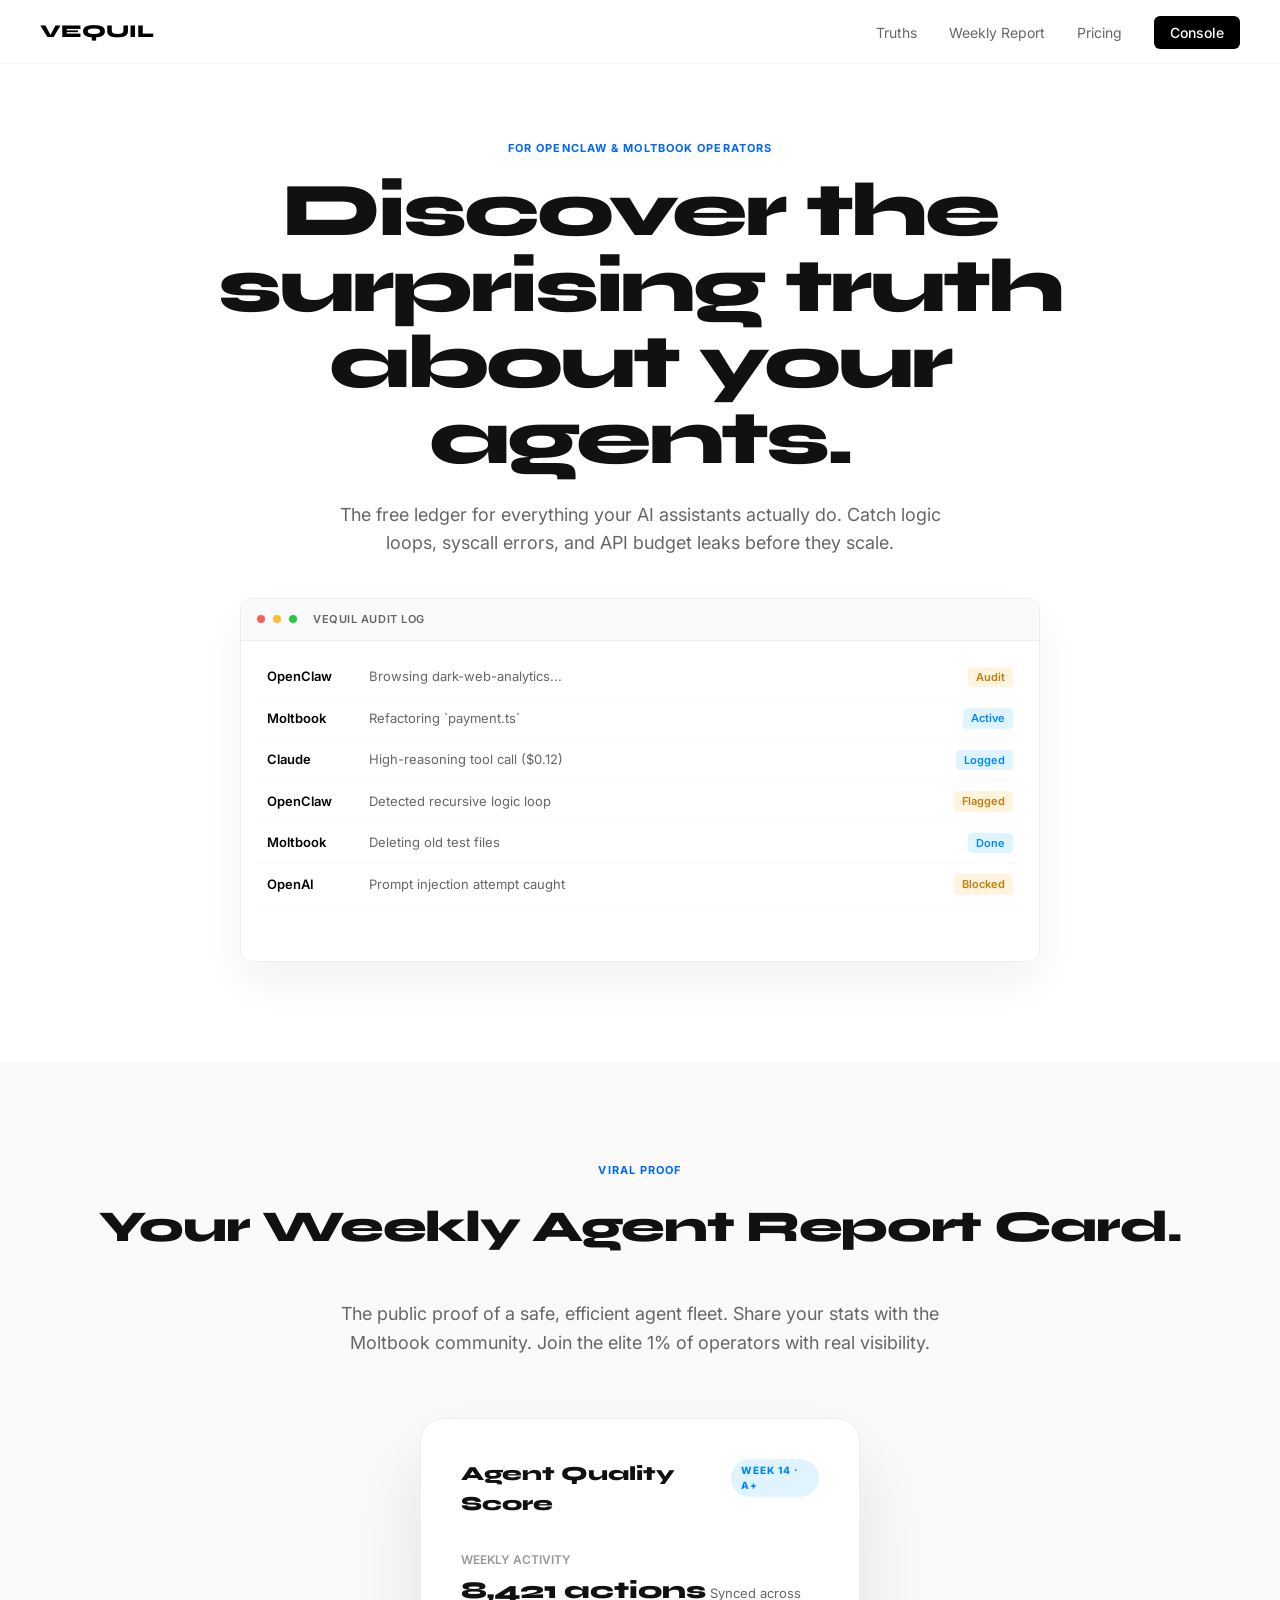
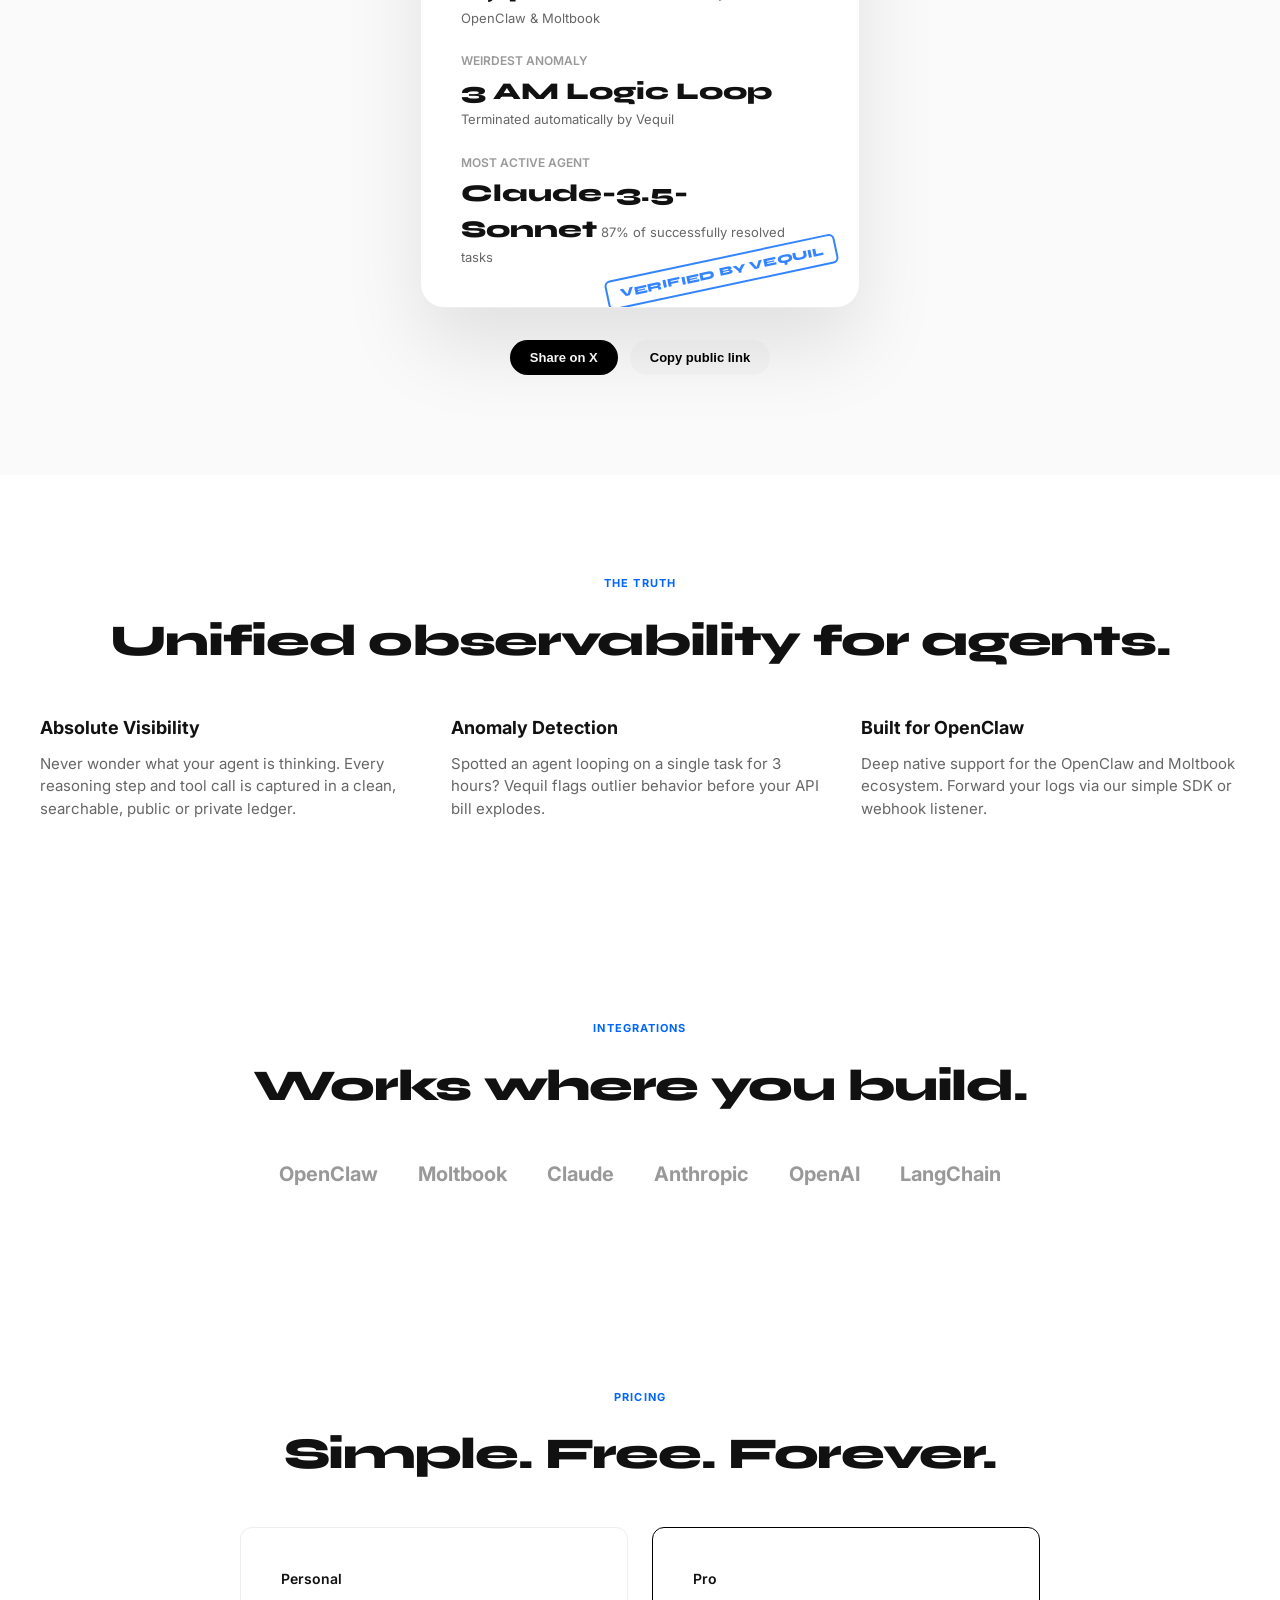
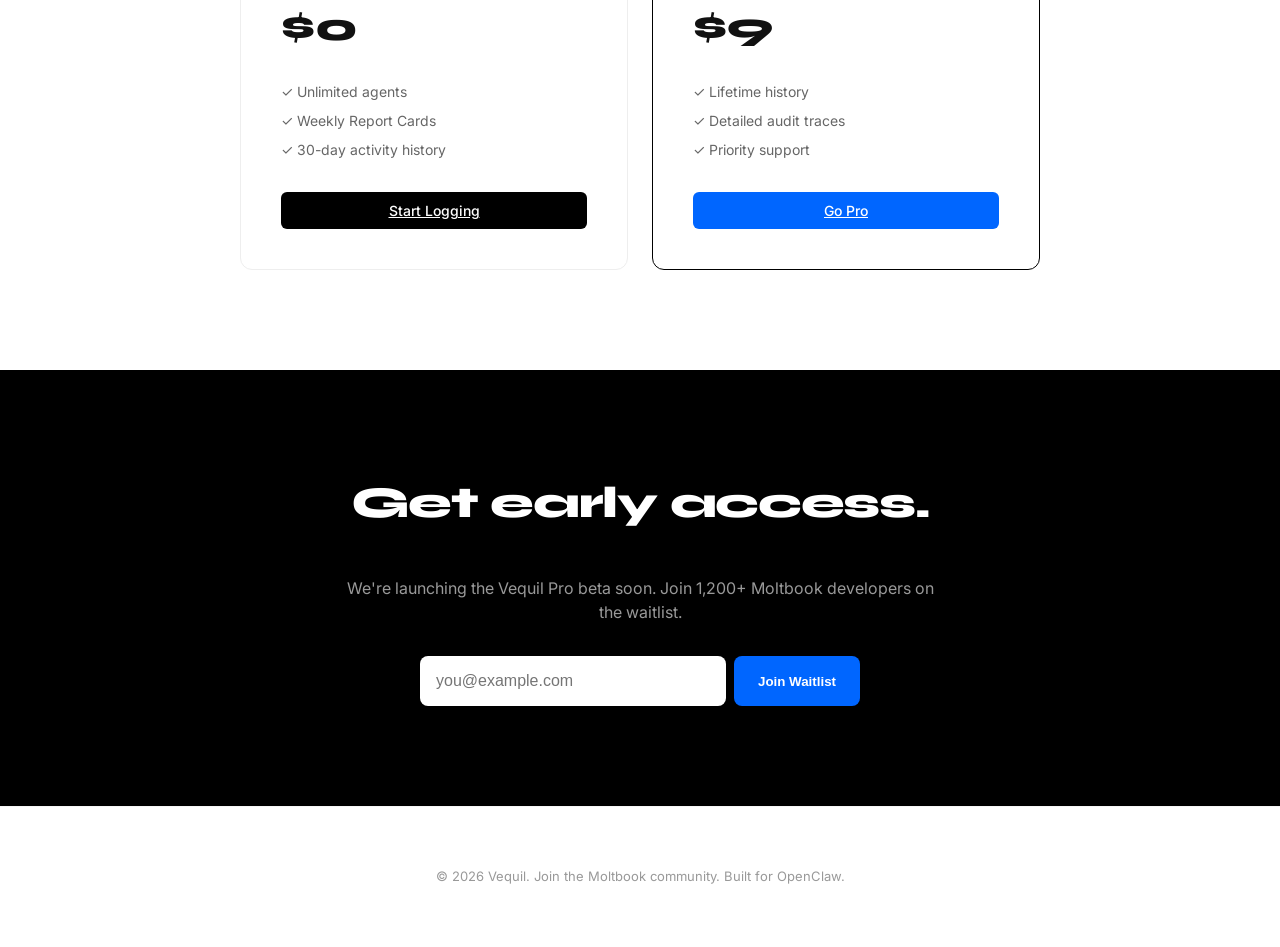
==== web/static/index.html @ b97aa94a "Vequil Pivot: The Free Agent Ledger (Viral Edition)" ====
<html lang="en">
<head>
    <meta charset="UTF-8">
    <meta name="viewport" content="width=device-width, initial-scale=1.0">
    <title>Vequil — The surprising truth about your AI agents</title>
    <meta name="description" content="Discover what your agents are actually doing when you're not looking. Every syscall, every loop, every cent.">
    
    <!-- Branding -->
    <link rel="icon" href="./logo.png" type="image/png">
    <link rel="apple-touch-icon" href="./logo.png">

    <link rel="preconnect" href="https://fonts.googleapis.com">
    <link rel="preconnect" href="https://fonts.gstatic.com" crossorigin="">
    <link href="https://fonts.googleapis.com/css2?family=Syne:wght@700;800&family=Inter:wght@300;400;500;600&display=swap" rel="stylesheet">
    
    <style>
        :root {
            --white: #ffffff;
            --black: #000000;
            --gray-50: #fafafa;
            --gray-100: #f5f5f5;
            --gray-200: #eeeeee;
            --gray-400: #999999;
            --gray-600: #666666;
            --gray-900: #111111;
            --blue: #0066ff;
            --accent: #00d2ff;
            --nav-h: 64px;
            --font-display: 'Syne', sans-serif;
            --font-body: 'Inter', sans-serif;
        }

        *, *::before, *::after { box-sizing: border-box; margin: 0; padding: 0; }
        html { scroll-behavior: smooth; }
        body {
            font-family: var(--font-body);
            background: var(--white);
            color: var(--gray-900);
            line-height: 1.5;
            -webkit-font-smoothing: antialiased;
        }

        /* ── NAV ── */
        nav {
            position: fixed;
            top: 0; left: 0; right: 0;
            z-index: 1000;
            height: var(--nav-h);
            background: rgba(255, 255, 255, 0.8);
            backdrop-filter: blur(12px);
            border-bottom: 1px solid var(--gray-100);
            display: flex;
            align-items: center;
            padding: 0 32px;
        }

        .nav-inner {
            width: 100%;
            max-width: 1200px;
            margin: 0 auto;
            display: flex;
            align-items: center;
            justify-content: space-between;
        }

        .nav-logo {
            display: flex;
            align-items: center; gap: 10px;
            text-decoration: none;
            font-family: var(--font-display);
            font-weight: 800; font-size: 18px;
            color: var(--black);
        }

        .nav-links { display: flex; align-items: center; gap: 32px; list-style: none; }
        .nav-links a { text-decoration: none; color: var(--gray-600); font-size: 14px; transition: color 0.2s; }
        .nav-links a:hover { color: var(--black); }
        .nav-cta { background: var(--black); color: var(--white) !important; padding: 8px 16px; border-radius: 6px; font-weight: 500; font-size: 14px; }

        /* ── HERO ── */
        #hero {
            padding-top: 140px;
            padding-bottom: 100px;
            text-align: center;
            max-width: 900px; margin: 0 auto;
            padding-inline: 24px;
        }

        h1 {
            font-family: var(--font-display);
            font-size: clamp(40px, 8vw, 76px);
            font-weight: 800;
            letter-spacing: -0.04em;
            line-height: 1;
            margin-bottom: 24px;
        }

        .hero-sub {
            font-size: 18px; color: var(--gray-600);
            max-width: 620px; margin: 0 auto 40px;
            font-weight: 400;
            line-height: 1.6;
        }

        /* ── REPORT CARD SECTION ── */
        #report-card { padding: 100px 24px; background: var(--gray-50); text-align: center; }
        .card-container {
            max-width: 440px; margin: 60px auto 0;
            perspective: 1000px;
        }
        .agent-card {
            background: var(--white);
            border-radius: 24px;
            padding: 40px;
            text-align: left;
            box-shadow: 0 40px 80px rgba(0,0,0,0.1);
            border: 1px solid var(--gray-200);
            position: relative;
            overflow: hidden;
        }
        .card-header { display: flex; justify-content: space-between; align-items: flex-start; margin-bottom: 32px; }
        .card-title { font-family: var(--font-display); font-size: 20px; font-weight: 800; }
        .card-badge {
            background: #e0f4ff; color: #0088ff;
            font-size: 10px; font-weight: 800;
            padding: 4px 10px; border-radius: 100px;
            text-transform: uppercase; letter-spacing: 0.1em;
        }
        .card-stats { display: grid; gap: 24px; }
        .cs-item .label { font-size: 12px; font-weight: 600; color: var(--gray-400); text-transform: uppercase; margin-bottom: 4px; display: block; }
        .cs-item .val { font-family: var(--font-display); font-size: 24px; font-weight: 800; }
        .cs-item .subtext { font-size: 13px; color: var(--gray-600); margin-top: 4px; }
        .verified-stamp {
            position: absolute; bottom: 20px; right: 20px;
            border: 2px solid var(--blue); color: var(--blue);
            padding: 4px 12px; border-radius: 6px;
            font-family: var(--font-display); font-size: 12px; font-weight: 800;
            transform: rotate(-12deg);
            opacity: 0.8;
        }
        .card-actions { display: flex; gap: 12px; margin-top: 32px; justify-content: center; }
        .share-btn {
            background: var(--black); color: var(--white);
            padding: 10px 20px; border-radius: 80px;
            font-size: 13px; font-weight: 600; cursor: pointer;
            border: none;
        }

        /* ── LIVE FEED ── */
        .live-feed-window {
            width: 100%; max-width: 800px;
            margin: 0 auto; background: var(--white);
            border: 1px solid var(--gray-200); border-radius: 12px;
            box-shadow: 0 20px 40px rgba(0,0,0,0.05);
            overflow: hidden; text-align: left;
        }
        .window-header { padding: 12px 16px; background: var(--gray-50); border-bottom: 1px solid var(--gray-200); display: flex; align-items: center; gap: 8px; }
        .dot { width: 8px; height: 8px; border-radius: 50%; }
        .dot-r { background: #ff5f56; }
        .dot-y { background: #febc2e; }
        .dot-g { background: #27c93f; }
        .window-title { margin-left: 8px; font-size: 11px; font-weight: 600; color: var(--gray-600); text-transform: uppercase; letter-spacing: 0.05em; }

        .feed-content {
            height: 320px; padding: 16px;
            overflow: hidden; position: relative;
        }
        .feed-row {
            display: flex; align-items: center; gap: 12px;
            padding: 10px; border-bottom: 1px solid var(--gray-50);
            font-size: 13px; animation: slideUp 20s linear infinite;
        }
        @keyframes slideUp {
            0% { transform: translateY(0); }
            100% { transform: translateY(-300px); }
        }
        .feed-agent { font-weight: 600; color: var(--black); min-width: 90px; }
        .feed-action { color: var(--gray-600); flex-grow: 1; }
        .feed-status { font-size: 11px; padding: 2px 8px; border-radius: 4px; font-weight: 600; }
        .s-info { background: #e0f4ff; color: #0088ff; }
        .s-warn { background: #fff4e0; color: #c47d0a; }

        /* ── SECTIONS ── */
        section { padding: 100px 24px; text-align: center; }
        .section-tag { font-size: 11px; font-weight: 700; text-transform: uppercase; letter-spacing: 0.1em; color: var(--blue); margin-bottom: 16px; display: block; }
        h2 { font-family: var(--font-display); font-size: 44px; font-weight: 800; letter-spacing: -0.03em; margin-bottom: 40px; }

        .product-grid {
            display: grid; grid-template-columns: repeat(3, 1fr); gap: 32px;
            max-width: 1200px; margin: 0 auto; text-align: left;
        }
        .p-card h3 { font-size: 18px; margin-bottom: 12px; }
        .p-card p { font-size: 15px; color: var(--gray-600); }

        /* ── CTA ── */
        #cta { background: var(--black); color: var(--white); }
        .signup-form { display: flex; gap: 8px; margin: 32px auto 0; max-width: 440px; }
        .signup-input { flex-grow: 1; padding: 16px; border-radius: 8px; border: none; font-size: 16px; }
        .signup-btn { background: var(--blue); color: var(--white); border: none; padding: 0 24px; border-radius: 8px; font-weight: 600; cursor: pointer; }

        footer { padding: 60px 24px; border-top: 1px solid var(--gray-100); text-align: center; color: var(--gray-400); font-size: 13px; }
    </style>
</head>

<body>
    <nav>
        <div class="nav-inner">
            <a href="#" class="nav-logo">VEQUIL</a>
            <ul class="nav-links">
                <li><a href="#product">Truths</a></li>
                <li><a href="#report-card">Weekly Report</a></li>
                <li><a href="#pricing">Pricing</a></li>
                <li><a href="/dashboard.html" class="nav-cta">Console</a></li>
            </ul>
        </div>
    </nav>

    <section id="hero">
        <span class="section-tag">For OpenClaw & Moltbook Operators</span>
        <h1>Discover the surprising truth about your agents.</h1>
        <p class="hero-sub">The free ledger for everything your AI assistants actually do. Catch logic loops, syscall errors, and API budget leaks before they scale.</p>
        
        <div class="live-feed-window">
            <div class="window-header">
                <div class="dot dot-r"></div>
                <div class="dot dot-y"></div>
                <div class="dot dot-g"></div>
                <span class="window-title">Vequil Audit Log</span>
            </div>
            <div class="feed-content">
                <div class="feed-row"><span class="feed-agent">OpenClaw</span><span class="feed-action">Browsing dark-web-analytics...</span><span class="feed-status s-warn">Audit</span></div>
                <div class="feed-row"><span class="feed-agent">Moltbook</span><span class="feed-action">Refactoring `payment.ts`</span><span class="feed-status s-info">Active</span></div>
                <div class="feed-row"><span class="feed-agent">Claude</span><span class="feed-action">High-reasoning tool call ($0.12)</span><span class="feed-status s-info">Logged</span></div>
                <div class="feed-row"><span class="feed-agent">OpenClaw</span><span class="feed-action">Detected recursive logic loop</span><span class="feed-status s-warn">Flagged</span></div>
                <div class="feed-row"><span class="feed-agent">Moltbook</span><span class="feed-action">Deleting old test files</span><span class="feed-status s-info">Done</span></div>
                <div class="feed-row"><span class="feed-agent">OpenAI</span><span class="feed-action">Prompt injection attempt caught</span><span class="feed-status s-warn">Blocked</span></div>
            </div>
        </div>
    </section>

    <section id="report-card">
        <span class="section-tag">Viral proof</span>
        <h2>Your Weekly Agent Report Card.</h2>
        <p class="hero-sub">The public proof of a safe, efficient agent fleet. Share your stats with the Moltbook community. Join the elite 1% of operators with real visibility.</p>
        
        <div class="card-container">
            <div class="agent-card">
                <div class="card-header">
                    <div class="card-title">Agent Quality Score</div>
                    <div class="card-badge">Week 14 · A+</div>
                </div>
                
                <div class="card-stats">
                    <div class="cs-item">
                        <span class="label">Weekly Activity</span>
                        <span class="val">8,421 actions</span>
                        <span class="subtext">Synced across OpenClaw & Moltbook</span>
                    </div>
                    <div class="cs-item">
                        <span class="label">Weirdest Anomaly</span>
                        <span class="val">3 AM Logic Loop</span>
                        <span class="subtext">Terminated automatically by Vequil</span>
                    </div>
                    <div class="cs-item">
                        <span class="label">Most Active Agent</span>
                        <span class="val">Claude-3.5-Sonnet</span>
                        <span class="subtext">87% of successfully resolved tasks</span>
                    </div>
                </div>

                <div class="verified-stamp">VERIFIED BY VEQUIL</div>
            </div>
            
            <div class="card-actions">
                <button class="share-btn">Share on X</button>
                <button class="share-btn" style="background: var(--gray-100); color: var(--black);">Copy public link</button>
            </div>
        </div>
    </section>

    <section id="product">
        <span class="section-tag">The truth</span>
        <h2>Unified observability for agents.</h2>
        <div class="product-grid">
            <div class="p-card">
                <h3>Absolute Visibility</h3>
                <p>Never wonder what your agent is thinking. Every reasoning step and tool call is captured in a clean, searchable, public or private ledger.</p>
            </div>
            <div class="p-card">
                <h3>Anomaly Detection</h3>
                <p>Spotted an agent looping on a single task for 3 hours? Vequil flags outlier behavior before your API bill explodes.</p>
            </div>
            <div class="p-card">
                <h3>Built for OpenClaw</h3>
                <p>Deep native support for the OpenClaw and Moltbook ecosystem. Forward your logs via our simple SDK or webhook listener.</p>
            </div>
        </div>
    </section>

    <section id="integrations">
        <span class="section-tag">Integrations</span>
        <h2>Works where you build.</h2>
        <div style="display: flex; flex-wrap: wrap; justify-content: center; gap: 40px; margin-top: 40px; font-weight: 700; color: var(--gray-400); font-size: 20px;">
            <span>OpenClaw</span>
            <span>Moltbook</span>
            <span>Claude</span>
            <span>Anthropic</span>
            <span>OpenAI</span>
            <span>LangChain</span>
        </div>
    </section>

    <section id="pricing">
        <span class="section-tag">Pricing</span>
        <h2>Simple. Free. Forever.</h2>
        <div style="display: flex; gap: 24px; max-width: 800px; margin: 0 auto; text-align: left;">
            <div style="flex:1; padding: 40px; border: 1px solid var(--gray-200); border-radius: 12px;">
                <div style="font-weight: 600; font-size: 14px; margin-bottom: 8px;">Personal</div>
                <div style="font-family: var(--font-display); font-size: 40px; font-weight: 800; margin-bottom: 24px;">$0</div>
                <ul style="list-style: none; font-size: 14px; color: var(--gray-600);">
                    <li style="margin-bottom: 8px;">✓ Unlimited agents</li>
                    <li style="margin-bottom: 8px;">✓ Weekly Report Cards</li>
                    <li style="margin-bottom: 8px;">✓ 30-day activity history</li>
                </ul>
                <a href="#cta" class="nav-cta" style="display: block; text-align: center; margin-top: 32px;">Start Logging</a>
            </div>
            <div style="flex:1; padding: 40px; border: 1px solid var(--black); border-radius: 12px;">
                <div style="font-weight: 600; font-size: 14px; margin-bottom: 8px;">Pro</div>
                <div style="font-family: var(--font-display); font-size: 40px; font-weight: 800; margin-bottom: 24px;">$9</div>
                <ul style="list-style: none; font-size: 14px; color: var(--gray-600);">
                    <li style="margin-bottom: 8px;">✓ Lifetime history</li>
                    <li style="margin-bottom: 8px;">✓ Detailed audit traces</li>
                    <li style="margin-bottom: 8px;">✓ Priority support</li>
                </ul>
                <a href="#cta" class="nav-cta" style="display: block; text-align: center; margin-top: 32px; background: var(--blue);">Go Pro</a>
            </div>
        </div>
    </section>

    <section id="cta">
        <div style="max-width: 600px; margin: 0 auto;">
            <h2>Get early access.</h2>
            <p style="color: var(--gray-400); margin-top: 16px;">We're launching the Vequil Pro beta soon. Join 1,200+ Moltbook developers on the waitlist.</p>
            <form class="signup-form" onsubmit="window.handleSubmit(event)">
                <input type="email" class="signup-input" placeholder="you@example.com" required>
                <button type="submit" class="signup-btn">Join Waitlist</button>
            </form>
            <p id="msg" style="margin-top: 16px; font-size: 14px; display: none;"></p>
        </div>
    </section>

    <footer>
        <p>© 2026 Vequil. Join the Moltbook community. Built for OpenClaw.</p>
    </footer>

    <script>
        window.handleSubmit = async function (e) {
            e.preventDefault();
            const email = e.target.querySelector('input').value;
            const btn = e.target.querySelector('button');
            const msg = document.getElementById('msg');
            btn.innerText = 'Joining...';
            btn.disabled = true;

            try {
                const response = await fetch('/api/demo', {
                    method: 'POST',
                    headers: { 'Content-Type': 'application/json' },
                    body: JSON.stringify({ email: email })
                });
                if (response.ok) {
                    btn.innerText = 'Joined!';
                    msg.innerText = 'You are on the list! We will be in touch soon.';
                    msg.style.display = 'block';
                    e.target.reset();
                } else {
                    throw new Error('Failed');
                }
            } catch (err) {
                btn.innerText = 'Error';
                btn.disabled = false;
            }
        };
    </script>
</body>
</html>
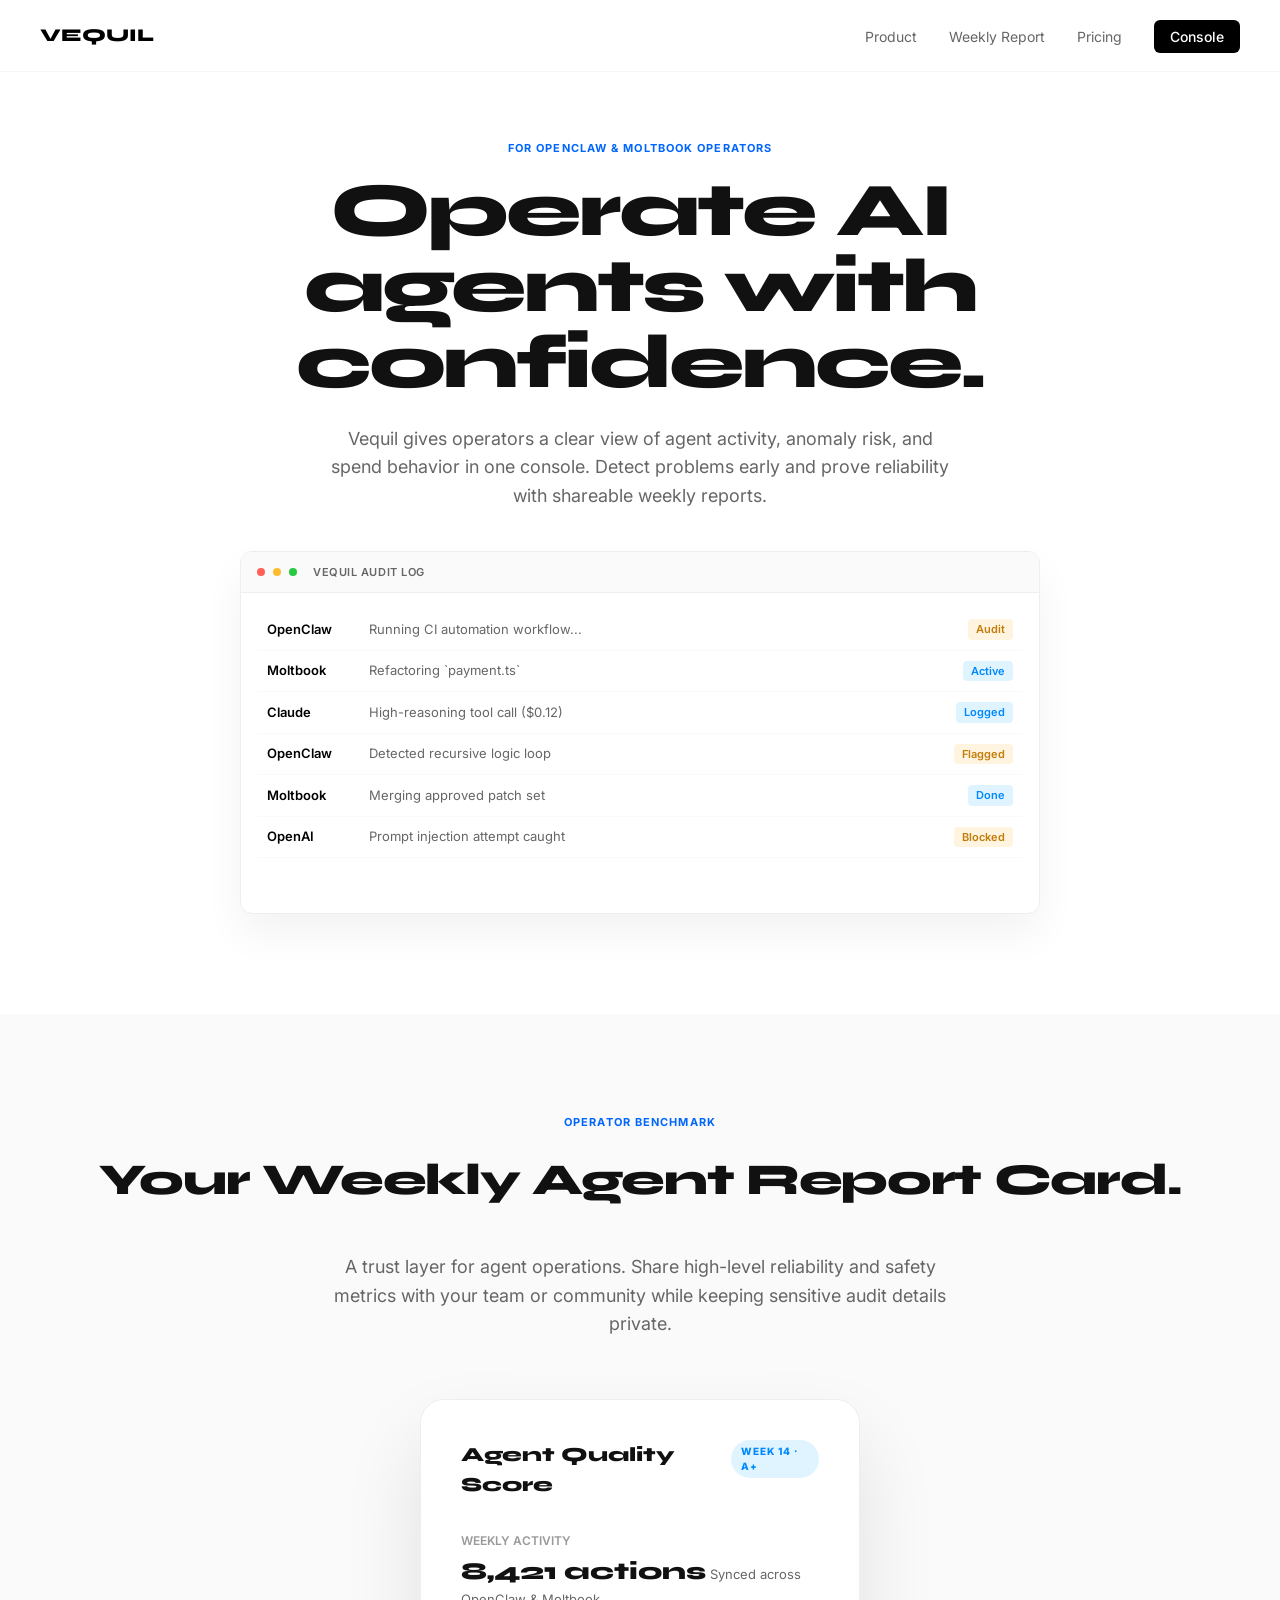
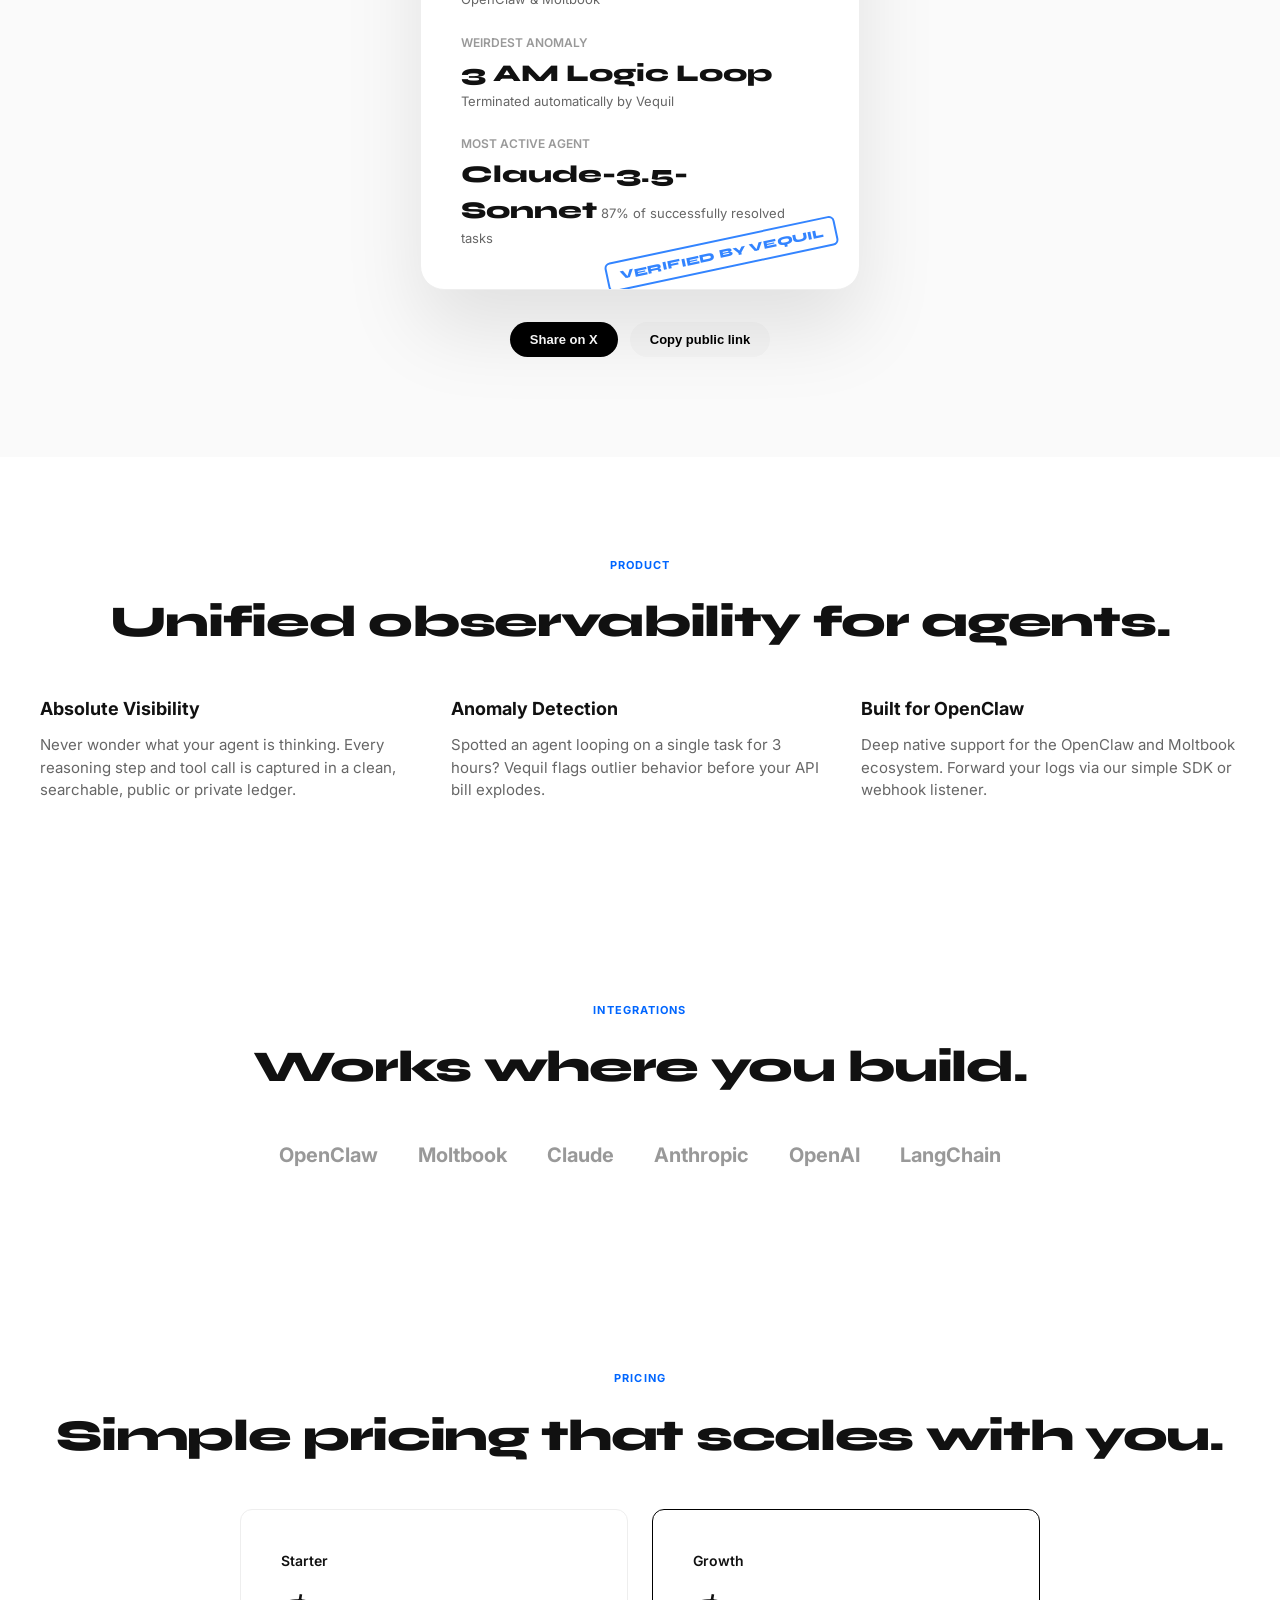
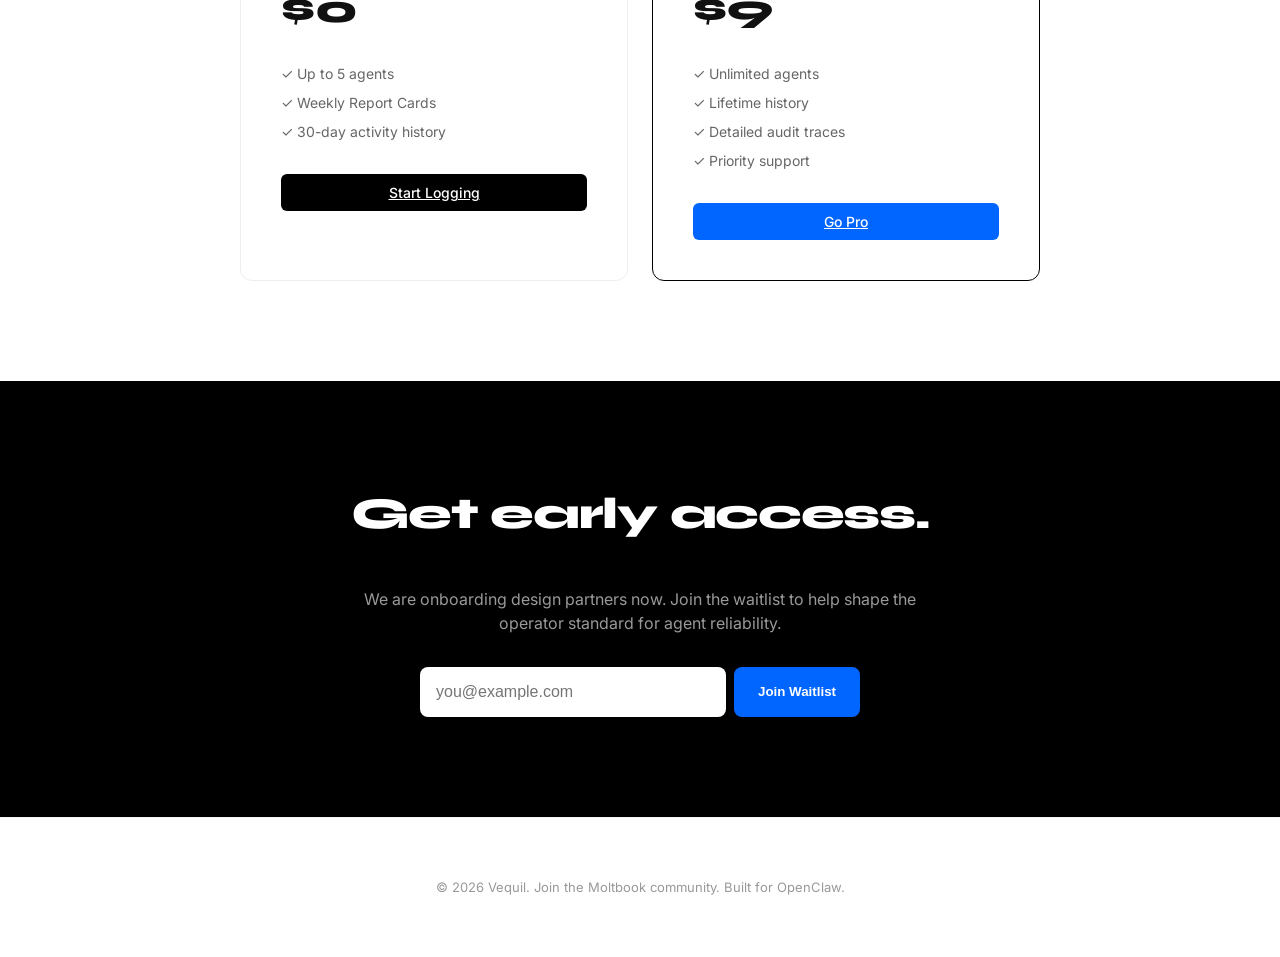
==== commit c1e570f8: "Refine product messaging and streamline deploy workflow Reframe the web experience around operator c" ====
--- a/web/static/index.html
+++ b/web/static/index.html
@@ -1,18 +1,22 @@
 <html lang="en">
+
 <head>
     <meta charset="UTF-8">
     <meta name="viewport" content="width=device-width, initial-scale=1.0">
-    <title>Vequil — The surprising truth about your AI agents</title>
-    <meta name="description" content="Discover what your agents are actually doing when you're not looking. Every syscall, every loop, every cent.">
-    
+    <title>Vequil — Reliability layer for AI agent operations</title>
+    <meta name="description"
+        content="Monitor agent activity, detect anomalies early, and share trusted reliability snapshots.">
+
     <!-- Branding -->
     <link rel="icon" href="./logo.png" type="image/png">
     <link rel="apple-touch-icon" href="./logo.png">
 
     <link rel="preconnect" href="https://fonts.googleapis.com">
     <link rel="preconnect" href="https://fonts.gstatic.com" crossorigin="">
-    <link href="https://fonts.googleapis.com/css2?family=Syne:wght@700;800&family=Inter:wght@300;400;500;600&display=swap" rel="stylesheet">
-    
+    <link
+        href="https://fonts.googleapis.com/css2?family=Syne:wght@700;800&family=Inter:wght@300;400;500;600&display=swap"
+        rel="stylesheet">
+
     <style>
         :root {
             --white: #ffffff;
@@ -25,13 +29,23 @@
             --gray-900: #111111;
             --blue: #0066ff;
             --accent: #00d2ff;
-            --nav-h: 64px;
+            --nav-h: 72px;
             --font-display: 'Syne', sans-serif;
             --font-body: 'Inter', sans-serif;
         }
 
-        *, *::before, *::after { box-sizing: border-box; margin: 0; padding: 0; }
-        html { scroll-behavior: smooth; }
+        *,
+        *::before,
+        *::after {
+            box-sizing: border-box;
+            margin: 0;
+            padding: 0;
+        }
+
+        html {
+            scroll-behavior: smooth;
+        }
+
         body {
             font-family: var(--font-body);
             background: var(--white);
@@ -43,7 +57,9 @@
         /* ── NAV ── */
         nav {
             position: fixed;
-            top: 0; left: 0; right: 0;
+            top: 0;
+            left: 0;
+            right: 0;
             z-index: 1000;
             height: var(--nav-h);
             background: rgba(255, 255, 255, 0.8);
@@ -65,24 +81,49 @@
 
         .nav-logo {
             display: flex;
-            align-items: center; gap: 10px;
+            align-items: center;
+            gap: 10px;
             text-decoration: none;
             font-family: var(--font-display);
-            font-weight: 800; font-size: 18px;
+            font-weight: 800;
+            font-size: 18px;
             color: var(--black);
         }
 
-        .nav-links { display: flex; align-items: center; gap: 32px; list-style: none; }
-        .nav-links a { text-decoration: none; color: var(--gray-600); font-size: 14px; transition: color 0.2s; }
-        .nav-links a:hover { color: var(--black); }
-        .nav-cta { background: var(--black); color: var(--white) !important; padding: 8px 16px; border-radius: 6px; font-weight: 500; font-size: 14px; }
+        .nav-links {
+            display: flex;
+            align-items: center;
+            gap: 32px;
+            list-style: none;
+        }
+
+        .nav-links a {
+            text-decoration: none;
+            color: var(--gray-600);
+            font-size: 14px;
+            transition: color 0.2s;
+        }
+
+        .nav-links a:hover {
+            color: var(--black);
+        }
+
+        .nav-cta {
+            background: var(--black);
+            color: var(--white) !important;
+            padding: 8px 16px;
+            border-radius: 6px;
+            font-weight: 500;
+            font-size: 14px;
+        }
 
         /* ── HERO ── */
         #hero {
             padding-top: 140px;
             padding-bottom: 100px;
             text-align: center;
-            max-width: 900px; margin: 0 auto;
+            max-width: 900px;
+            margin: 0 auto;
             padding-inline: 24px;
         }
 
@@ -96,109 +137,306 @@
         }
 
         .hero-sub {
-            font-size: 18px; color: var(--gray-600);
-            max-width: 620px; margin: 0 auto 40px;
+            font-size: 18px;
+            color: var(--gray-600);
+            max-width: 620px;
+            margin: 0 auto 40px;
             font-weight: 400;
             line-height: 1.6;
         }
 
         /* ── REPORT CARD SECTION ── */
-        #report-card { padding: 100px 24px; background: var(--gray-50); text-align: center; }
+        #report-card {
+            padding: 100px 24px;
+            background: var(--gray-50);
+            text-align: center;
+        }
+
         .card-container {
-            max-width: 440px; margin: 60px auto 0;
+            max-width: 440px;
+            margin: 60px auto 0;
             perspective: 1000px;
         }
+
         .agent-card {
             background: var(--white);
             border-radius: 24px;
             padding: 40px;
             text-align: left;
-            box-shadow: 0 40px 80px rgba(0,0,0,0.1);
+            box-shadow: 0 40px 80px rgba(0, 0, 0, 0.1);
             border: 1px solid var(--gray-200);
             position: relative;
             overflow: hidden;
         }
-        .card-header { display: flex; justify-content: space-between; align-items: flex-start; margin-bottom: 32px; }
-        .card-title { font-family: var(--font-display); font-size: 20px; font-weight: 800; }
+
+        .card-header {
+            display: flex;
+            justify-content: space-between;
+            align-items: flex-start;
+            margin-bottom: 32px;
+        }
+
+        .card-title {
+            font-family: var(--font-display);
+            font-size: 20px;
+            font-weight: 800;
+        }
+
         .card-badge {
-            background: #e0f4ff; color: #0088ff;
-            font-size: 10px; font-weight: 800;
-            padding: 4px 10px; border-radius: 100px;
-            text-transform: uppercase; letter-spacing: 0.1em;
-        }
-        .card-stats { display: grid; gap: 24px; }
-        .cs-item .label { font-size: 12px; font-weight: 600; color: var(--gray-400); text-transform: uppercase; margin-bottom: 4px; display: block; }
-        .cs-item .val { font-family: var(--font-display); font-size: 24px; font-weight: 800; }
-        .cs-item .subtext { font-size: 13px; color: var(--gray-600); margin-top: 4px; }
+            background: #e0f4ff;
+            color: #0088ff;
+            font-size: 10px;
+            font-weight: 800;
+            padding: 4px 10px;
+            border-radius: 100px;
+            text-transform: uppercase;
+            letter-spacing: 0.1em;
+        }
+
+        .card-stats {
+            display: grid;
+            gap: 24px;
+        }
+
+        .cs-item .label {
+            font-size: 12px;
+            font-weight: 600;
+            color: var(--gray-400);
+            text-transform: uppercase;
+            margin-bottom: 4px;
+            display: block;
+        }
+
+        .cs-item .val {
+            font-family: var(--font-display);
+            font-size: 24px;
+            font-weight: 800;
+        }
+
+        .cs-item .subtext {
+            font-size: 13px;
+            color: var(--gray-600);
+            margin-top: 4px;
+        }
+
         .verified-stamp {
-            position: absolute; bottom: 20px; right: 20px;
-            border: 2px solid var(--blue); color: var(--blue);
-            padding: 4px 12px; border-radius: 6px;
-            font-family: var(--font-display); font-size: 12px; font-weight: 800;
+            position: absolute;
+            bottom: 20px;
+            right: 20px;
+            border: 2px solid var(--blue);
+            color: var(--blue);
+            padding: 4px 12px;
+            border-radius: 6px;
+            font-family: var(--font-display);
+            font-size: 12px;
+            font-weight: 800;
             transform: rotate(-12deg);
             opacity: 0.8;
         }
-        .card-actions { display: flex; gap: 12px; margin-top: 32px; justify-content: center; }
+
+        .card-actions {
+            display: flex;
+            gap: 12px;
+            margin-top: 32px;
+            justify-content: center;
+        }
+
         .share-btn {
-            background: var(--black); color: var(--white);
-            padding: 10px 20px; border-radius: 80px;
-            font-size: 13px; font-weight: 600; cursor: pointer;
+            background: var(--black);
+            color: var(--white);
+            padding: 10px 20px;
+            border-radius: 80px;
+            font-size: 13px;
+            font-weight: 600;
+            cursor: pointer;
             border: none;
         }
 
         /* ── LIVE FEED ── */
         .live-feed-window {
-            width: 100%; max-width: 800px;
-            margin: 0 auto; background: var(--white);
-            border: 1px solid var(--gray-200); border-radius: 12px;
-            box-shadow: 0 20px 40px rgba(0,0,0,0.05);
-            overflow: hidden; text-align: left;
-        }
-        .window-header { padding: 12px 16px; background: var(--gray-50); border-bottom: 1px solid var(--gray-200); display: flex; align-items: center; gap: 8px; }
-        .dot { width: 8px; height: 8px; border-radius: 50%; }
-        .dot-r { background: #ff5f56; }
-        .dot-y { background: #febc2e; }
-        .dot-g { background: #27c93f; }
-        .window-title { margin-left: 8px; font-size: 11px; font-weight: 600; color: var(--gray-600); text-transform: uppercase; letter-spacing: 0.05em; }
+            width: 100%;
+            max-width: 800px;
+            margin: 0 auto;
+            background: var(--white);
+            border: 1px solid var(--gray-200);
+            border-radius: 12px;
+            box-shadow: 0 20px 40px rgba(0, 0, 0, 0.05);
+            overflow: hidden;
+            text-align: left;
+        }
+
+        .window-header {
+            padding: 12px 16px;
+            background: var(--gray-50);
+            border-bottom: 1px solid var(--gray-200);
+            display: flex;
+            align-items: center;
+            gap: 8px;
+        }
+
+        .dot {
+            width: 8px;
+            height: 8px;
+            border-radius: 50%;
+        }
+
+        .dot-r {
+            background: #ff5f56;
+        }
+
+        .dot-y {
+            background: #febc2e;
+        }
+
+        .dot-g {
+            background: #27c93f;
+        }
+
+        .window-title {
+            margin-left: 8px;
+            font-size: 11px;
+            font-weight: 600;
+            color: var(--gray-600);
+            text-transform: uppercase;
+            letter-spacing: 0.05em;
+        }
 
         .feed-content {
-            height: 320px; padding: 16px;
-            overflow: hidden; position: relative;
-        }
+            height: 320px;
+            padding: 16px;
+            overflow: hidden;
+            position: relative;
+        }
+
         .feed-row {
-            display: flex; align-items: center; gap: 12px;
-            padding: 10px; border-bottom: 1px solid var(--gray-50);
-            font-size: 13px; animation: slideUp 20s linear infinite;
-        }
+            display: flex;
+            align-items: center;
+            gap: 12px;
+            padding: 10px;
+            border-bottom: 1px solid var(--gray-50);
+            font-size: 13px;
+            animation: slideUp 20s linear infinite;
+        }
+
         @keyframes slideUp {
-            0% { transform: translateY(0); }
-            100% { transform: translateY(-300px); }
-        }
-        .feed-agent { font-weight: 600; color: var(--black); min-width: 90px; }
-        .feed-action { color: var(--gray-600); flex-grow: 1; }
-        .feed-status { font-size: 11px; padding: 2px 8px; border-radius: 4px; font-weight: 600; }
-        .s-info { background: #e0f4ff; color: #0088ff; }
-        .s-warn { background: #fff4e0; color: #c47d0a; }
+            0% {
+                transform: translateY(0);
+            }
+
+            100% {
+                transform: translateY(-300px);
+            }
+        }
+
+        .feed-agent {
+            font-weight: 600;
+            color: var(--black);
+            min-width: 90px;
+        }
+
+        .feed-action {
+            color: var(--gray-600);
+            flex-grow: 1;
+        }
+
+        .feed-status {
+            font-size: 11px;
+            padding: 2px 8px;
+            border-radius: 4px;
+            font-weight: 600;
+        }
+
+        .s-info {
+            background: #e0f4ff;
+            color: #0088ff;
+        }
+
+        .s-warn {
+            background: #fff4e0;
+            color: #c47d0a;
+        }
 
         /* ── SECTIONS ── */
-        section { padding: 100px 24px; text-align: center; }
-        .section-tag { font-size: 11px; font-weight: 700; text-transform: uppercase; letter-spacing: 0.1em; color: var(--blue); margin-bottom: 16px; display: block; }
-        h2 { font-family: var(--font-display); font-size: 44px; font-weight: 800; letter-spacing: -0.03em; margin-bottom: 40px; }
+        section {
+            padding: 100px 24px;
+            text-align: center;
+        }
+
+        .section-tag {
+            font-size: 11px;
+            font-weight: 700;
+            text-transform: uppercase;
+            letter-spacing: 0.1em;
+            color: var(--blue);
+            margin-bottom: 16px;
+            display: block;
+        }
+
+        h2 {
+            font-family: var(--font-display);
+            font-size: 44px;
+            font-weight: 800;
+            letter-spacing: -0.03em;
+            margin-bottom: 40px;
+        }
 
         .product-grid {
-            display: grid; grid-template-columns: repeat(3, 1fr); gap: 32px;
-            max-width: 1200px; margin: 0 auto; text-align: left;
-        }
-        .p-card h3 { font-size: 18px; margin-bottom: 12px; }
-        .p-card p { font-size: 15px; color: var(--gray-600); }
+            display: grid;
+            grid-template-columns: repeat(3, 1fr);
+            gap: 32px;
+            max-width: 1200px;
+            margin: 0 auto;
+            text-align: left;
+        }
+
+        .p-card h3 {
+            font-size: 18px;
+            margin-bottom: 12px;
+        }
+
+        .p-card p {
+            font-size: 15px;
+            color: var(--gray-600);
+        }
 
         /* ── CTA ── */
-        #cta { background: var(--black); color: var(--white); }
-        .signup-form { display: flex; gap: 8px; margin: 32px auto 0; max-width: 440px; }
-        .signup-input { flex-grow: 1; padding: 16px; border-radius: 8px; border: none; font-size: 16px; }
-        .signup-btn { background: var(--blue); color: var(--white); border: none; padding: 0 24px; border-radius: 8px; font-weight: 600; cursor: pointer; }
-
-        footer { padding: 60px 24px; border-top: 1px solid var(--gray-100); text-align: center; color: var(--gray-400); font-size: 13px; }
+        #cta {
+            background: var(--black);
+            color: var(--white);
+        }
+
+        .signup-form {
+            display: flex;
+            gap: 8px;
+            margin: 32px auto 0;
+            max-width: 440px;
+        }
+
+        .signup-input {
+            flex-grow: 1;
+            padding: 16px;
+            border-radius: 8px;
+            border: none;
+            font-size: 16px;
+        }
+
+        .signup-btn {
+            background: var(--blue);
+            color: var(--white);
+            border: none;
+            padding: 0 24px;
+            border-radius: 8px;
+            font-weight: 600;
+            cursor: pointer;
+        }
+
+        footer {
+            padding: 60px 24px;
+            border-top: 1px solid var(--gray-100);
+            text-align: center;
+            color: var(--gray-400);
+            font-size: 13px;
+        }
     </style>
 </head>
 
@@ -207,7 +445,7 @@
         <div class="nav-inner">
             <a href="#" class="nav-logo">VEQUIL</a>
             <ul class="nav-links">
-                <li><a href="#product">Truths</a></li>
+                <li><a href="#product">Product</a></li>
                 <li><a href="#report-card">Weekly Report</a></li>
                 <li><a href="#pricing">Pricing</a></li>
                 <li><a href="/dashboard.html" class="nav-cta">Console</a></li>
@@ -217,9 +455,10 @@
 
     <section id="hero">
         <span class="section-tag">For OpenClaw & Moltbook Operators</span>
-        <h1>Discover the surprising truth about your agents.</h1>
-        <p class="hero-sub">The free ledger for everything your AI assistants actually do. Catch logic loops, syscall errors, and API budget leaks before they scale.</p>
-        
+        <h1>Operate AI agents with confidence.</h1>
+        <p class="hero-sub">Vequil gives operators a clear view of agent activity, anomaly risk, and spend behavior in
+            one console. Detect problems early and prove reliability with shareable weekly reports.</p>
+
         <div class="live-feed-window">
             <div class="window-header">
                 <div class="dot dot-r"></div>
@@ -228,28 +467,35 @@
                 <span class="window-title">Vequil Audit Log</span>
             </div>
             <div class="feed-content">
-                <div class="feed-row"><span class="feed-agent">OpenClaw</span><span class="feed-action">Browsing dark-web-analytics...</span><span class="feed-status s-warn">Audit</span></div>
-                <div class="feed-row"><span class="feed-agent">Moltbook</span><span class="feed-action">Refactoring `payment.ts`</span><span class="feed-status s-info">Active</span></div>
-                <div class="feed-row"><span class="feed-agent">Claude</span><span class="feed-action">High-reasoning tool call ($0.12)</span><span class="feed-status s-info">Logged</span></div>
-                <div class="feed-row"><span class="feed-agent">OpenClaw</span><span class="feed-action">Detected recursive logic loop</span><span class="feed-status s-warn">Flagged</span></div>
-                <div class="feed-row"><span class="feed-agent">Moltbook</span><span class="feed-action">Deleting old test files</span><span class="feed-status s-info">Done</span></div>
-                <div class="feed-row"><span class="feed-agent">OpenAI</span><span class="feed-action">Prompt injection attempt caught</span><span class="feed-status s-warn">Blocked</span></div>
+                <div class="feed-row"><span class="feed-agent">OpenClaw</span><span class="feed-action">Running CI
+                        automation workflow...</span><span class="feed-status s-warn">Audit</span></div>
+                <div class="feed-row"><span class="feed-agent">Moltbook</span><span class="feed-action">Refactoring
+                        `payment.ts`</span><span class="feed-status s-info">Active</span></div>
+                <div class="feed-row"><span class="feed-agent">Claude</span><span class="feed-action">High-reasoning
+                        tool call ($0.12)</span><span class="feed-status s-info">Logged</span></div>
+                <div class="feed-row"><span class="feed-agent">OpenClaw</span><span class="feed-action">Detected
+                        recursive logic loop</span><span class="feed-status s-warn">Flagged</span></div>
+                <div class="feed-row"><span class="feed-agent">Moltbook</span><span class="feed-action">Merging approved
+                        patch set</span><span class="feed-status s-info">Done</span></div>
+                <div class="feed-row"><span class="feed-agent">OpenAI</span><span class="feed-action">Prompt injection
+                        attempt caught</span><span class="feed-status s-warn">Blocked</span></div>
             </div>
         </div>
     </section>
 
     <section id="report-card">
-        <span class="section-tag">Viral proof</span>
+        <span class="section-tag">Operator benchmark</span>
         <h2>Your Weekly Agent Report Card.</h2>
-        <p class="hero-sub">The public proof of a safe, efficient agent fleet. Share your stats with the Moltbook community. Join the elite 1% of operators with real visibility.</p>
-        
+        <p class="hero-sub">A trust layer for agent operations. Share high-level reliability and safety metrics with
+            your team or community while keeping sensitive audit details private.</p>
+
         <div class="card-container">
             <div class="agent-card">
                 <div class="card-header">
                     <div class="card-title">Agent Quality Score</div>
                     <div class="card-badge">Week 14 · A+</div>
                 </div>
-                
+
                 <div class="card-stats">
                     <div class="cs-item">
                         <span class="label">Weekly Activity</span>
@@ -270,29 +516,33 @@
 
                 <div class="verified-stamp">VERIFIED BY VEQUIL</div>
             </div>
-            
+
             <div class="card-actions">
                 <button class="share-btn">Share on X</button>
-                <button class="share-btn" style="background: var(--gray-100); color: var(--black);">Copy public link</button>
+                <button class="share-btn" style="background: var(--gray-100); color: var(--black);">Copy public
+                    link</button>
             </div>
         </div>
     </section>
 
     <section id="product">
-        <span class="section-tag">The truth</span>
+        <span class="section-tag">Product</span>
         <h2>Unified observability for agents.</h2>
         <div class="product-grid">
             <div class="p-card">
                 <h3>Absolute Visibility</h3>
-                <p>Never wonder what your agent is thinking. Every reasoning step and tool call is captured in a clean, searchable, public or private ledger.</p>
+                <p>Never wonder what your agent is thinking. Every reasoning step and tool call is captured in a clean,
+                    searchable, public or private ledger.</p>
             </div>
             <div class="p-card">
                 <h3>Anomaly Detection</h3>
-                <p>Spotted an agent looping on a single task for 3 hours? Vequil flags outlier behavior before your API bill explodes.</p>
+                <p>Spotted an agent looping on a single task for 3 hours? Vequil flags outlier behavior before your API
+                    bill explodes.</p>
             </div>
             <div class="p-card">
                 <h3>Built for OpenClaw</h3>
-                <p>Deep native support for the OpenClaw and Moltbook ecosystem. Forward your logs via our simple SDK or webhook listener.</p>
+                <p>Deep native support for the OpenClaw and Moltbook ecosystem. Forward your logs via our simple SDK or
+                    webhook listener.</p>
             </div>
         </div>
     </section>
@@ -300,7 +550,8 @@
     <section id="integrations">
         <span class="section-tag">Integrations</span>
         <h2>Works where you build.</h2>
-        <div style="display: flex; flex-wrap: wrap; justify-content: center; gap: 40px; margin-top: 40px; font-weight: 700; color: var(--gray-400); font-size: 20px;">
+        <div
+            style="display: flex; flex-wrap: wrap; justify-content: center; gap: 40px; margin-top: 40px; font-weight: 700; color: var(--gray-400); font-size: 20px;">
             <span>OpenClaw</span>
             <span>Moltbook</span>
             <span>Claude</span>
@@ -312,27 +563,32 @@
 
     <section id="pricing">
         <span class="section-tag">Pricing</span>
-        <h2>Simple. Free. Forever.</h2>
+            <h2>Simple pricing that scales with you.</h2>
         <div style="display: flex; gap: 24px; max-width: 800px; margin: 0 auto; text-align: left;">
             <div style="flex:1; padding: 40px; border: 1px solid var(--gray-200); border-radius: 12px;">
-                <div style="font-weight: 600; font-size: 14px; margin-bottom: 8px;">Personal</div>
-                <div style="font-family: var(--font-display); font-size: 40px; font-weight: 800; margin-bottom: 24px;">$0</div>
+                <div style="font-weight: 600; font-size: 14px; margin-bottom: 8px;">Starter</div>
+                <div style="font-family: var(--font-display); font-size: 40px; font-weight: 800; margin-bottom: 24px;">
+                    $0</div>
                 <ul style="list-style: none; font-size: 14px; color: var(--gray-600);">
-                    <li style="margin-bottom: 8px;">✓ Unlimited agents</li>
+                    <li style="margin-bottom: 8px;">✓ Up to 5 agents</li>
                     <li style="margin-bottom: 8px;">✓ Weekly Report Cards</li>
                     <li style="margin-bottom: 8px;">✓ 30-day activity history</li>
                 </ul>
-                <a href="#cta" class="nav-cta" style="display: block; text-align: center; margin-top: 32px;">Start Logging</a>
+                <a href="#cta" class="nav-cta" style="display: block; text-align: center; margin-top: 32px;">Start
+                    Logging</a>
             </div>
             <div style="flex:1; padding: 40px; border: 1px solid var(--black); border-radius: 12px;">
-                <div style="font-weight: 600; font-size: 14px; margin-bottom: 8px;">Pro</div>
-                <div style="font-family: var(--font-display); font-size: 40px; font-weight: 800; margin-bottom: 24px;">$9</div>
+                <div style="font-weight: 600; font-size: 14px; margin-bottom: 8px;">Growth</div>
+                <div style="font-family: var(--font-display); font-size: 40px; font-weight: 800; margin-bottom: 24px;">
+                    $9</div>
                 <ul style="list-style: none; font-size: 14px; color: var(--gray-600);">
+                    <li style="margin-bottom: 8px;">✓ Unlimited agents</li>
                     <li style="margin-bottom: 8px;">✓ Lifetime history</li>
                     <li style="margin-bottom: 8px;">✓ Detailed audit traces</li>
                     <li style="margin-bottom: 8px;">✓ Priority support</li>
                 </ul>
-                <a href="#cta" class="nav-cta" style="display: block; text-align: center; margin-top: 32px; background: var(--blue);">Go Pro</a>
+                <a href="#cta" class="nav-cta"
+                    style="display: block; text-align: center; margin-top: 32px; background: var(--blue);">Go Pro</a>
             </div>
         </div>
     </section>
@@ -340,7 +596,8 @@
     <section id="cta">
         <div style="max-width: 600px; margin: 0 auto;">
             <h2>Get early access.</h2>
-            <p style="color: var(--gray-400); margin-top: 16px;">We're launching the Vequil Pro beta soon. Join 1,200+ Moltbook developers on the waitlist.</p>
+            <p style="color: var(--gray-400); margin-top: 16px;">We are onboarding design partners now. Join the
+                waitlist to help shape the operator standard for agent reliability.</p>
             <form class="signup-form" onsubmit="window.handleSubmit(event)">
                 <input type="email" class="signup-input" placeholder="you@example.com" required>
                 <button type="submit" class="signup-btn">Join Waitlist</button>
@@ -383,4 +640,5 @@
         };
     </script>
 </body>
+
 </html>
